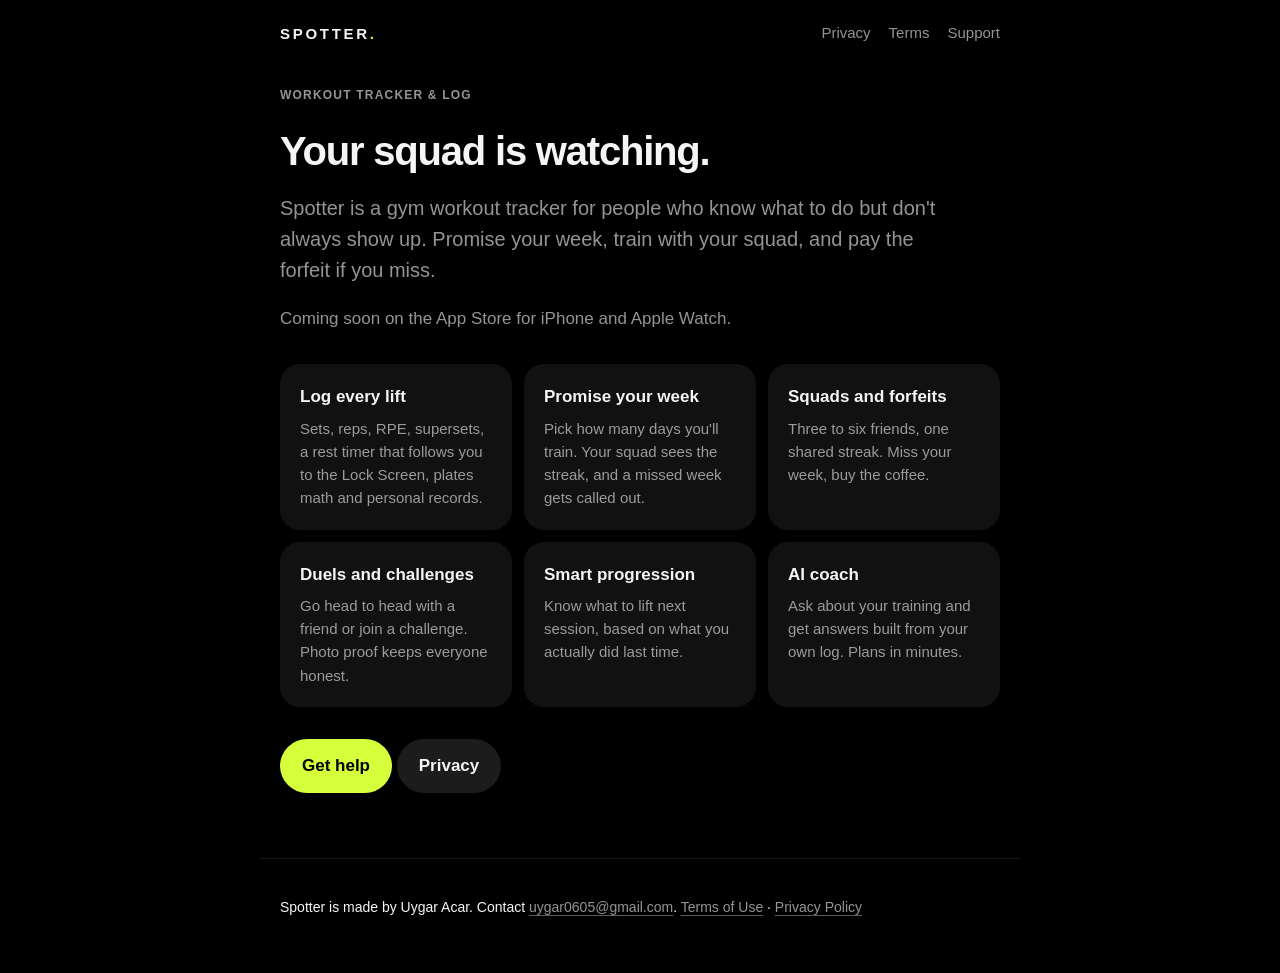
==== index.html @ 199e3a05 "Spotter website: landing, privacy policy, terms of use, support Co-Authored-By: Claude Opus 5.5 <nor" ====
<!doctype html>
<html lang="en">
<head>
<meta charset="utf-8">
<meta name="viewport" content="width=device-width, initial-scale=1">
<title>Spotter: Workout Tracker &amp; Log</title>
<meta name="description" content="Spotter is a gym workout tracker with a squad behind you: log every lift, promise your week, and let your friends hold you to it.">
<link rel="stylesheet" href="style.css">
</head>
<body>
<header class="bar"><a class="brand" href="./">SPOTTER<span>.</span></a>
<nav><a href="privacy/">Privacy</a><a href="terms/">Terms</a><a href="support/">Support</a></nav></header>
<main>
<p class="eyebrow">Workout tracker &amp; log</p>
<h1>Your squad is watching.</h1>
<p class="lead">Spotter is a gym workout tracker for people who know what to do but don't always show up. Promise your week, train with your squad, and pay the forfeit if you miss.</p>
<p class="muted">Coming soon on the App Store for iPhone and Apple Watch.</p>
<div class="cards">
  <div class="card"><h3>Log every lift</h3><p>Sets, reps, RPE, supersets, a rest timer that follows you to the Lock Screen, plates math and personal records.</p></div>
  <div class="card"><h3>Promise your week</h3><p>Pick how many days you'll train. Your squad sees the streak, and a missed week gets called out.</p></div>
  <div class="card"><h3>Squads and forfeits</h3><p>Three to six friends, one shared streak. Miss your week, buy the coffee.</p></div>
  <div class="card"><h3>Duels and challenges</h3><p>Go head to head with a friend or join a challenge. Photo proof keeps everyone honest.</p></div>
  <div class="card"><h3>Smart progression</h3><p>Know what to lift next session, based on what you actually did last time.</p></div>
  <div class="card"><h3>AI coach</h3><p>Ask about your training and get answers built from your own log. Plans in minutes.</p></div>
</div>
<p><a class="button" href="support/">Get help</a> <a class="button secondary" href="privacy/">Privacy</a></p>
</main>
<footer><p>Spotter is made by Uygar Acar. Contact <a href="mailto:uygar0605@gmail.com">uygar0605@gmail.com</a>. <a href="terms/">Terms of Use</a> · <a href="privacy/">Privacy Policy</a></p></footer>
</body>
</html>
---- style.css ----
/* Spotter: true black, neutral greys, one volt accent. No gradients. */
:root {
  --bg: #000; --surface: #111; --raised: #1c1c1c; --line: rgba(255,255,255,.09);
  --text: #f5f5f5; --secondary: rgba(255,255,255,.58); --tertiary: rgba(255,255,255,.36);
  --volt: #d4ff3a; --on-volt: #000;
}
* { box-sizing: border-box; }
html { -webkit-text-size-adjust: 100%; }
body { margin: 0; background: var(--bg); color: var(--text); font: 17px/1.55 -apple-system, BlinkMacSystemFont, "SF Pro Text", "Helvetica Neue", Arial, sans-serif; }
a { color: var(--text); text-decoration-color: var(--tertiary); text-underline-offset: 3px; }
a:hover { text-decoration-color: var(--volt); }
.bar { display: flex; align-items: center; justify-content: space-between; max-width: 760px; margin: 0 auto; padding: 20px; }
.brand { font-weight: 800; letter-spacing: .18em; text-decoration: none; font-size: 15px; }
.brand span { color: var(--volt); }
nav a { margin-left: 18px; color: var(--secondary); text-decoration: none; font-size: 15px; }
nav a:hover { color: var(--text); }
main { max-width: 760px; margin: 0 auto; padding: 8px 20px 48px; }
h1 { font-size: 40px; line-height: 1.1; letter-spacing: -0.03em; margin: 24px 0 12px; }
h2 { font-size: 22px; letter-spacing: -0.01em; margin: 40px 0 10px; }
h3 { font-size: 18px; margin: 28px 0 8px; }
p, li { color: var(--text); }
.doc p, .doc li { color: rgba(255,255,255,.82); }
.lead { font-size: 20px; color: var(--secondary); max-width: 34em; }
.muted { color: var(--secondary); }
ul, ol { padding-left: 22px; }
li { margin: 6px 0; }
.table { overflow-x: auto; margin: 16px 0; }
table { border-collapse: collapse; width: 100%; font-size: 15px; }
th, td { text-align: left; vertical-align: top; padding: 10px 12px; border-bottom: 1px solid var(--line); }
th { color: var(--secondary); font-weight: 600; font-size: 13px; text-transform: uppercase; letter-spacing: .06em; }
.cards { display: grid; grid-template-columns: repeat(auto-fit, minmax(220px, 1fr)); gap: 12px; margin: 32px 0; }
.card { background: var(--surface); border-radius: 20px; padding: 20px; }
.card h3 { margin: 0 0 6px; font-size: 17px; }
.card p { margin: 0; color: var(--secondary); font-size: 15px; }
.eyebrow { font-size: 12px; font-weight: 600; letter-spacing: .1em; text-transform: uppercase; color: var(--secondary); }
.button { display: inline-block; background: var(--volt); color: var(--on-volt); font-weight: 600; text-decoration: none; padding: 14px 22px; border-radius: 999px; }
.button.secondary { background: var(--raised); color: var(--text); }
.qa { background: var(--surface); border-radius: 20px; padding: 4px 20px; margin: 16px 0; }
.qa details { border-bottom: 1px solid var(--line); padding: 14px 0; }
.qa details:last-child { border-bottom: 0; }
.qa summary { cursor: pointer; font-weight: 600; list-style: none; }
.qa summary::-webkit-details-marker { display: none; }
.qa p { color: var(--secondary); margin: 8px 0 0; }
footer { max-width: 760px; margin: 0 auto; padding: 24px 20px 40px; border-top: 1px solid var(--line); color: var(--tertiary); font-size: 14px; }
footer a { color: var(--secondary); }
@media (max-width: 520px) { h1 { font-size: 32px; } nav a { margin-left: 12px; } }
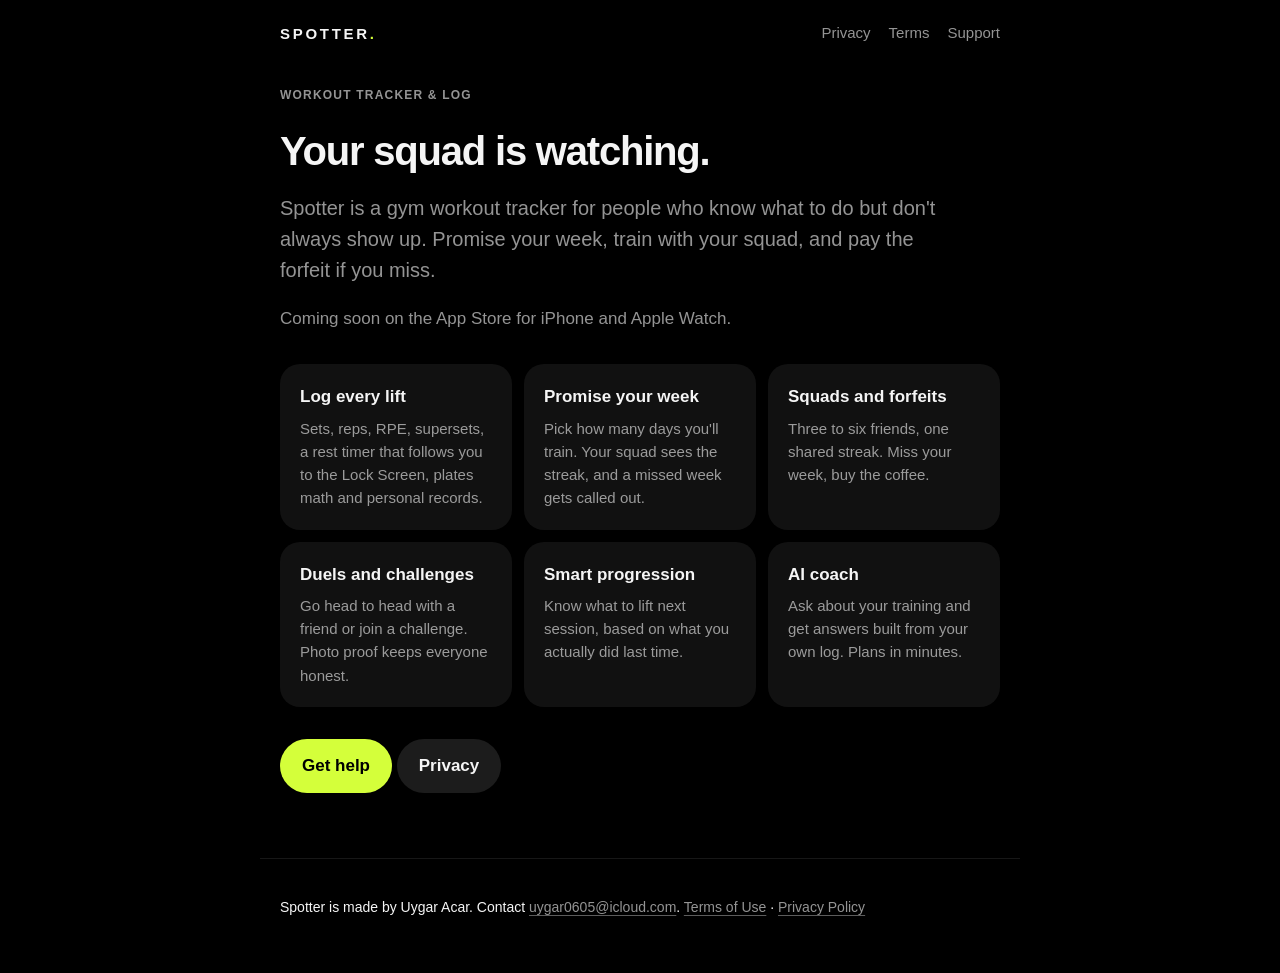
==== commit 18349912: "Use the iCloud address for support Co-Authored-By: Claude Opus 5.5 <noreply@anthropic.com>" ====
--- a/index.html
+++ b/index.html
@@ -25,6 +25,6 @@
 </div>
 <p><a class="button" href="support/">Get help</a> <a class="button secondary" href="privacy/">Privacy</a></p>
 </main>
-<footer><p>Spotter is made by Uygar Acar. Contact <a href="mailto:uygar0605@gmail.com">uygar0605@gmail.com</a>. <a href="terms/">Terms of Use</a> · <a href="privacy/">Privacy Policy</a></p></footer>
+<footer><p>Spotter is made by Uygar Acar. Contact <a href="mailto:uygar0605@icloud.com">uygar0605@icloud.com</a>. <a href="terms/">Terms of Use</a> · <a href="privacy/">Privacy Policy</a></p></footer>
 </body>
 </html>
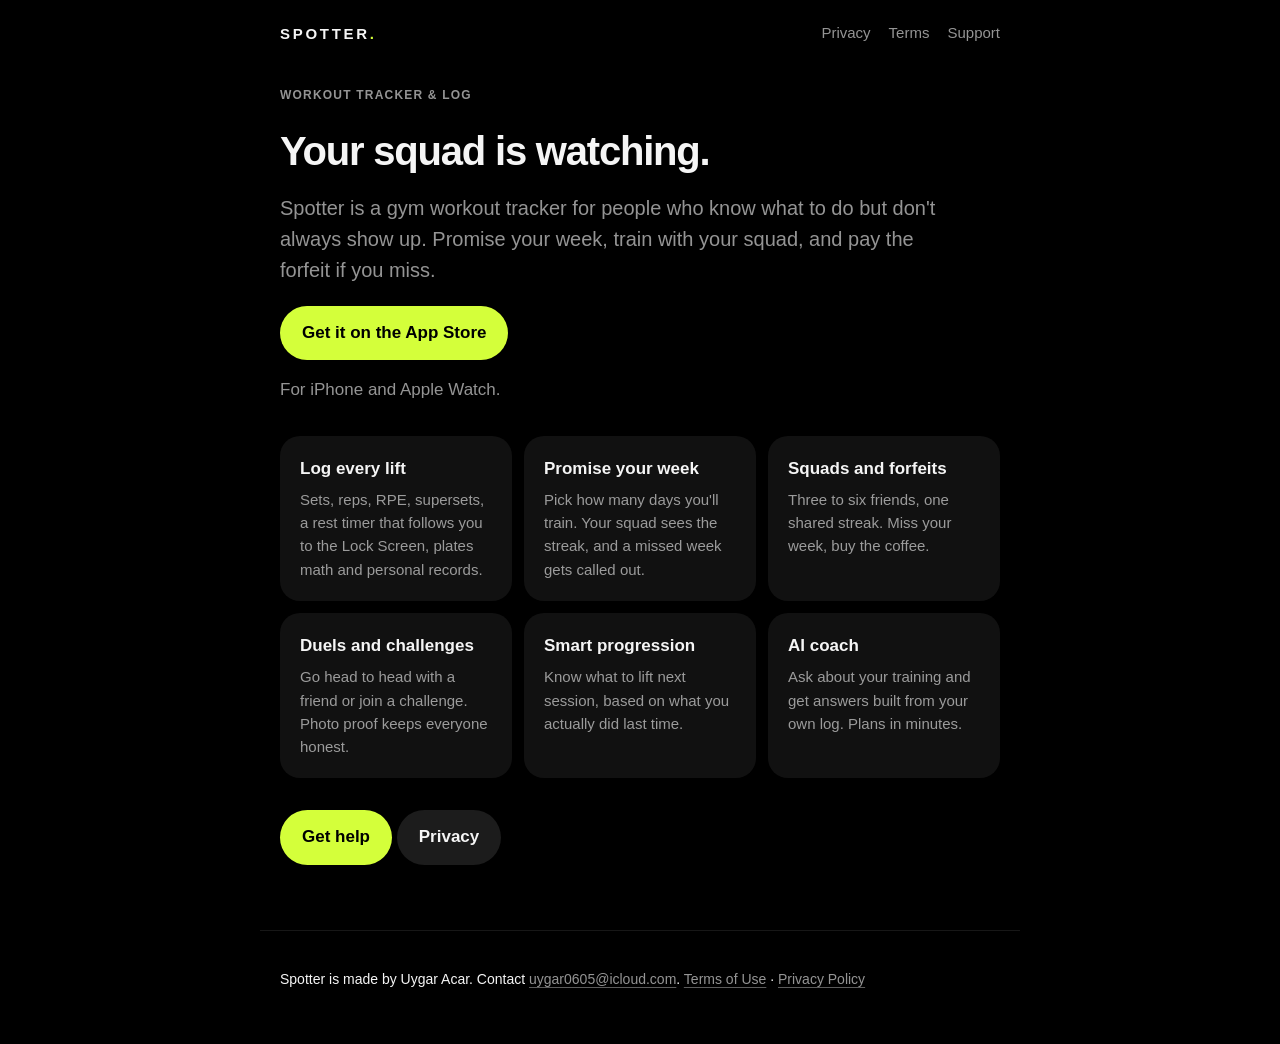
==== commit 94b4cb32: "The app is on the App Store: store buttons in place of "coming soon"; privacy policy names the profi" ====
--- a/index.html
+++ b/index.html
@@ -5,16 +5,23 @@
 <meta name="viewport" content="width=device-width, initial-scale=1">
 <title>Spotter: Workout Tracker &amp; Log</title>
 <meta name="description" content="Spotter is a gym workout tracker with a squad behind you: log every lift, promise your week, and let your friends hold you to it.">
+<meta name="apple-itunes-app" content="app-id=6831641586">
 <link rel="stylesheet" href="style.css">
 </head>
 <body>
 <header class="bar"><a class="brand" href="./">SPOTTER<span>.</span></a>
 <nav><a href="privacy/">Privacy</a><a href="terms/">Terms</a><a href="support/">Support</a></nav></header>
 <main>
+<div class="invite" id="invite" hidden>
+  <p class="invite-title"><span id="invite-handle"></span> uses Spotter. Hold them to it.</p>
+  <p><a class="button" href="https://apps.apple.com/app/id6831641586">Get Spotter on the App Store</a> <a class="button secondary" id="invite-open" href="#">Open their profile</a></p>
+  <p class="muted">Have Spotter already? "Open their profile" takes you straight to them.</p>
+</div>
 <p class="eyebrow">Workout tracker &amp; log</p>
 <h1>Your squad is watching.</h1>
 <p class="lead">Spotter is a gym workout tracker for people who know what to do but don't always show up. Promise your week, train with your squad, and pay the forfeit if you miss.</p>
-<p class="muted">Coming soon on the App Store for iPhone and Apple Watch.</p>
+<p><a class="button" href="https://apps.apple.com/app/id6831641586">Get it on the App Store</a></p>
+<p class="muted">For iPhone and Apple Watch.</p>
 <div class="cards">
   <div class="card"><h3>Log every lift</h3><p>Sets, reps, RPE, supersets, a rest timer that follows you to the Lock Screen, plates math and personal records.</p></div>
   <div class="card"><h3>Promise your week</h3><p>Pick how many days you'll train. Your squad sees the streak, and a missed week gets called out.</p></div>
@@ -26,5 +33,15 @@
 <p><a class="button" href="support/">Get help</a> <a class="button secondary" href="privacy/">Privacy</a></p>
 </main>
 <footer><p>Spotter is made by Uygar Acar. Contact <a href="mailto:uygar0605@icloud.com">uygar0605@icloud.com</a>. <a href="terms/">Terms of Use</a> · <a href="privacy/">Privacy Policy</a></p></footer>
+<script>
+// A shared link looks like ?u=<handle>. Show who sent it; anything that isn't a valid handle is ignored.
+(function () {
+  var handle = new URLSearchParams(location.search).get("u") || "";
+  if (!/^[a-z0-9][a-z0-9._]{1,18}[a-z0-9]$/.test(handle)) return;
+  document.getElementById("invite-handle").textContent = "@" + handle;
+  document.getElementById("invite-open").href = "spotter://u/" + handle;
+  document.getElementById("invite").hidden = false;
+})();
+</script>
 </body>
 </html>
--- a/style.css
+++ b/style.css
@@ -44,3 +44,9 @@
 footer { max-width: 760px; margin: 0 auto; padding: 24px 20px 40px; border-top: 1px solid var(--line); color: var(--tertiary); font-size: 14px; }
 footer a { color: var(--secondary); }
 @media (max-width: 520px) { h1 { font-size: 32px; } nav a { margin-left: 12px; } }
+
+/* The banner a shared link (?u=handle) shows above the page. */
+.invite { border: 1px solid #2c2c2e; background: #111; border-radius: 20px; padding: 20px 22px; margin: 0 0 36px; }
+.invite[hidden] { display: none; }
+.invite-title { font-size: 1.25rem; font-weight: 700; margin: 0 0 14px; color: #f5f5f5; }
+.invite #invite-handle { color: #d4ff3a; }
